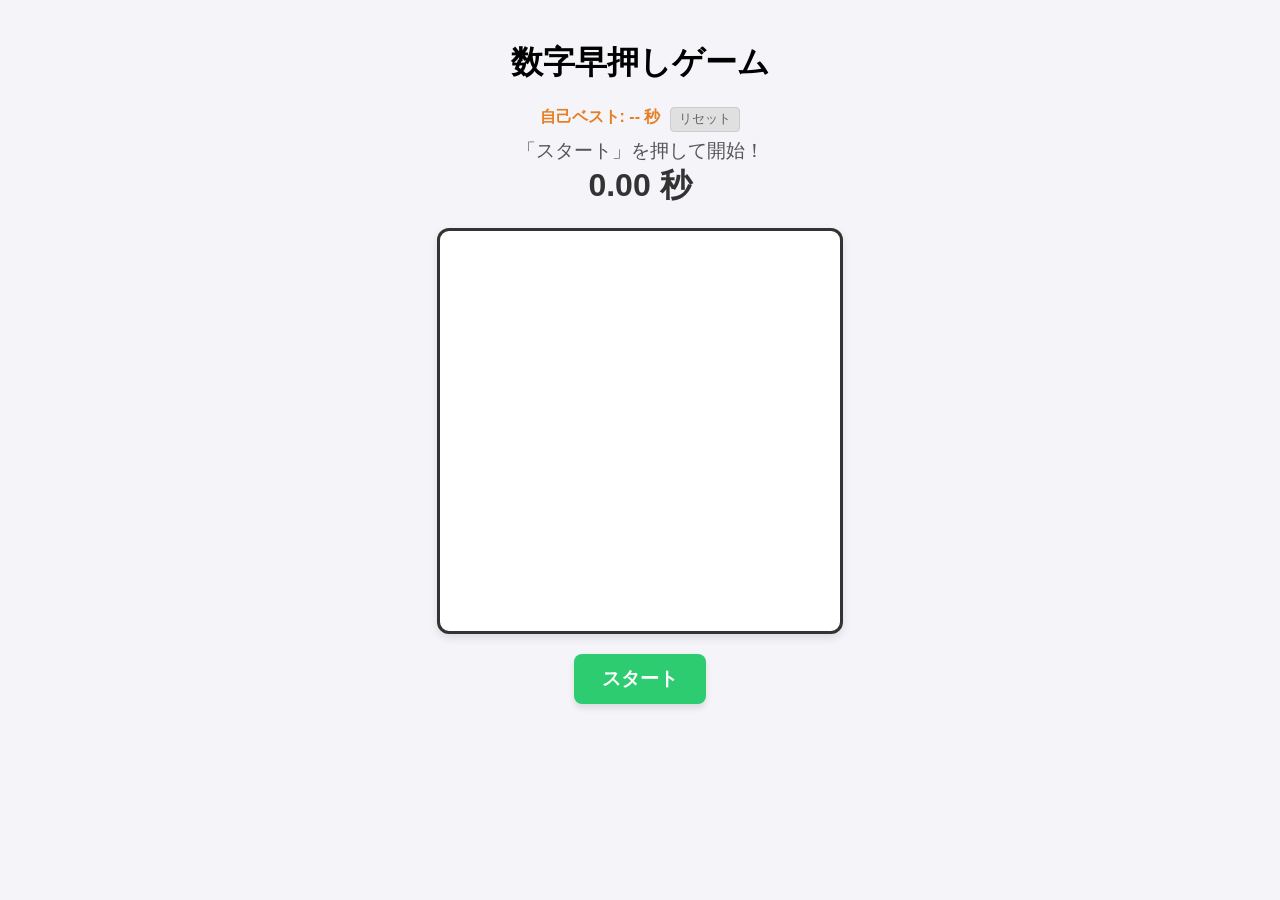
==== game04/index.html @ cefe53d9 "Add files via upload game04 commit" ====
<!DOCTYPE html>
<html lang="ja">
<head>
  <meta charset="UTF-8">
  <meta name="viewport" content="width=device-width, initial-scale=1.0">
  <title>数字早押しゲーム (1〜10)</title>
  <link rel="stylesheet" href="style.css">
</head>
<body>

  <h1>数字早押しゲーム</h1>
  
  <div id="info-panel">
    <div id="best-time-container">
      <span id="best-time">自己ベスト: -- 秒</span>
      <button id="reset-btn">リセット</button>
    </div>
    <div id="target-num">「スタート」を押して開始！</div>
    <div id="timer">0.00 秒</div>
  </div>

  <div id="game-area"></div>

  <button id="start-btn">スタート</button>

  <script src="script.js"></script>
</body>
</html>
---- game04/style.css ----
body {
  font-family: Arial, sans-serif;
  text-align: center;
  background-color: #f4f4f9;
  margin: 0;
  padding: 20px;
}

#info-panel {
  margin-bottom: 20px;
}

#best-time {
  font-size: 1rem;
  font-weight: bold;
  color: #e67e22;
  margin-bottom: 5px;
}

#timer {
  font-size: 2rem;
  font-weight: bold;
  color: #333;
}

#target-num {
  font-size: 1.2rem;
  color: #555;
}

/* ゲームのプレイ領域 */
#game-area {
  position: relative;
  width: 400px;
  height: 400px;
  margin: 0 auto;
  background-color: #ffffff;
  border: 3px solid #333;
  border-radius: 12px;
  overflow: hidden;
  box-shadow: 0 4px 10px rgba(0, 0, 0, 0.1);
}

/* 数字ボタン */
.num-btn {
  position: absolute;
  width: 60px;
  height: 60px;
  border-radius: 50%;
  background-color: #4a90e2;
  color: white;
  font-size: 1.5rem;
  font-weight: bold;
  border: none;
  cursor: pointer;
  user-select: none;
  box-shadow: 0 3px 6px rgba(0, 0, 0, 0.2);
  transition: transform 0.1s, background-color 0.2s;
}

.num-btn:active {
  transform: scale(0.95);
}

/* スタートボタン */
#start-btn {
  margin-top: 20px;
  padding: 12px 28px;
  font-size: 1.2rem;
  font-weight: bold;
  color: white;
  background-color: #2ecc71;
  border: none;
  border-radius: 8px;
  cursor: pointer;
  box-shadow: 0 4px 6px rgba(0, 0, 0, 0.1);
}

#start-btn:hover {
  background-color: #27ae60;
}

/* ミスタップ時の演出 */
.wrong {
  background-color: #e74c3c !important;
}

/* 自己ベスト表示エリアのレイアウト */
#best-time-container {
  display: flex;
  justify-content: center;
  align-items: center;
  gap: 10px;
  margin-bottom: 5px;
}

#best-time {
  font-size: 1rem;
  font-weight: bold;
  color: #e67e22;
}

/* リセットボタンのスタイル */
#reset-btn {
  padding: 3px 8px;
  font-size: 0.8rem;
  color: #666;
  background-color: #e0e0e0;
  border: 1px solid #ccc;
  border-radius: 4px;
  cursor: pointer;
  transition: background-color 0.2s, color 0.2s;
}

#reset-btn:hover {
  background-color: #d6d6d6;
  color: #333;
}
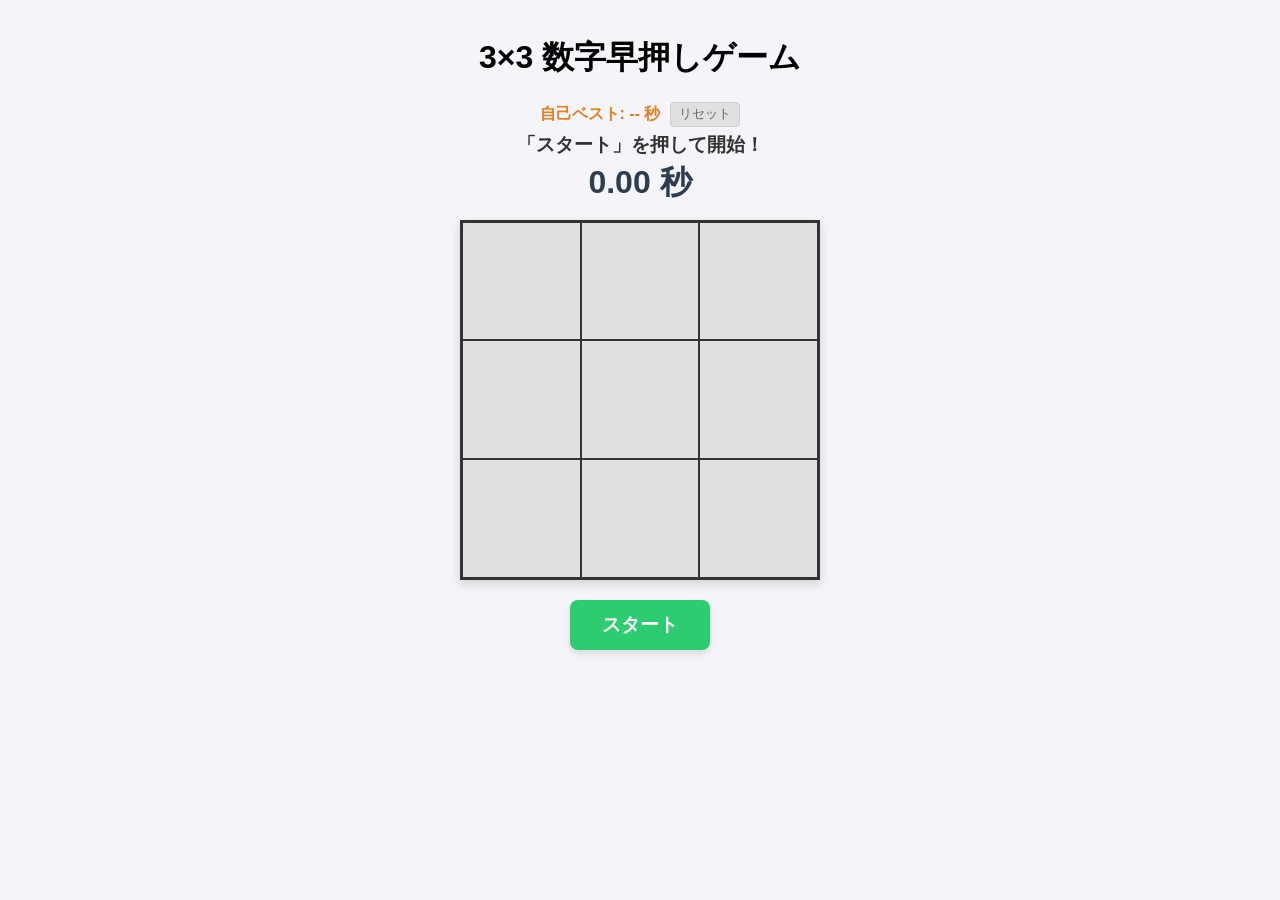
==== commit bc5891fd: "Add files via upload" ====
--- a/game04/index.html
+++ b/game04/index.html
@@ -3,12 +3,12 @@
 <head>
   <meta charset="UTF-8">
   <meta name="viewport" content="width=device-width, initial-scale=1.0">
-  <title>数字早押しゲーム (1〜10)</title>
+  <title>3×3 数字早押しゲーム</title>
   <link rel="stylesheet" href="style.css">
 </head>
 <body>
 
-  <h1>数字早押しゲーム</h1>
+  <h1>3×3 数字早押しゲーム</h1>
   
   <div id="info-panel">
     <div id="best-time-container">
@@ -19,7 +19,8 @@
     <div id="timer">0.00 秒</div>
   </div>
 
-  <div id="game-area"></div>
+  <!-- 3×3のグリッド盤面 -->
+  <div id="game-board"></div>
 
   <button id="start-btn">スタート</button>
 
--- a/game04/style.css
+++ b/game04/style.css
@@ -1,91 +1,20 @@
+* {
+  box-sizing: border-box;
+}
+
 body {
   font-family: Arial, sans-serif;
   text-align: center;
   background-color: #f4f4f9;
   margin: 0;
-  padding: 20px;
+  padding: 15px;
+  touch-action: manipulation; /* スマホでのダブルタップ拡大防止 */
 }
 
 #info-panel {
-  margin-bottom: 20px;
+  margin-bottom: 15px;
 }
 
-#best-time {
-  font-size: 1rem;
-  font-weight: bold;
-  color: #e67e22;
-  margin-bottom: 5px;
-}
-
-#timer {
-  font-size: 2rem;
-  font-weight: bold;
-  color: #333;
-}
-
-#target-num {
-  font-size: 1.2rem;
-  color: #555;
-}
-
-/* ゲームのプレイ領域 */
-#game-area {
-  position: relative;
-  width: 400px;
-  height: 400px;
-  margin: 0 auto;
-  background-color: #ffffff;
-  border: 3px solid #333;
-  border-radius: 12px;
-  overflow: hidden;
-  box-shadow: 0 4px 10px rgba(0, 0, 0, 0.1);
-}
-
-/* 数字ボタン */
-.num-btn {
-  position: absolute;
-  width: 60px;
-  height: 60px;
-  border-radius: 50%;
-  background-color: #4a90e2;
-  color: white;
-  font-size: 1.5rem;
-  font-weight: bold;
-  border: none;
-  cursor: pointer;
-  user-select: none;
-  box-shadow: 0 3px 6px rgba(0, 0, 0, 0.2);
-  transition: transform 0.1s, background-color 0.2s;
-}
-
-.num-btn:active {
-  transform: scale(0.95);
-}
-
-/* スタートボタン */
-#start-btn {
-  margin-top: 20px;
-  padding: 12px 28px;
-  font-size: 1.2rem;
-  font-weight: bold;
-  color: white;
-  background-color: #2ecc71;
-  border: none;
-  border-radius: 8px;
-  cursor: pointer;
-  box-shadow: 0 4px 6px rgba(0, 0, 0, 0.1);
-}
-
-#start-btn:hover {
-  background-color: #27ae60;
-}
-
-/* ミスタップ時の演出 */
-.wrong {
-  background-color: #e74c3c !important;
-}
-
-/* 自己ベスト表示エリアのレイアウト */
 #best-time-container {
   display: flex;
   justify-content: center;
@@ -100,7 +29,6 @@
   color: #e67e22;
 }
 
-/* リセットボタンのスタイル */
 #reset-btn {
   padding: 3px 8px;
   font-size: 0.8rem;
@@ -109,10 +37,83 @@
   border: 1px solid #ccc;
   border-radius: 4px;
   cursor: pointer;
-  transition: background-color 0.2s, color 0.2s;
 }
 
-#reset-btn:hover {
-  background-color: #d6d6d6;
+#target-num {
+  font-size: 1.2rem;
+  font-weight: bold;
   color: #333;
+  min-height: 1.5em;
+}
+
+#timer {
+  font-size: 2rem;
+  font-weight: bold;
+  color: #2c3e50;
+}
+
+/* 3×3 ゲーム盤面（レスポンシブ対応） */
+#game-board {
+  display: grid;
+  grid-template-columns: repeat(3, 1fr);
+  grid-template-rows: repeat(3, 1fr);
+  gap: 2px;
+  width: 100%;
+  max-width: 360px; /* PCでの最大幅 */
+  aspect-ratio: 1 / 1; /* 正方形を維持 */
+  margin: 0 auto;
+  border: 3px solid #333;
+  background-color: #333;
+  box-shadow: 0 4px 10px rgba(0,0,0,0.15);
+}
+
+/* 各セルボタン */
+.cell-btn {
+  width: 100%;
+  height: 100%;
+  border: none;
+  font-size: 2rem;
+  font-weight: bold;
+  color: #000;
+  cursor: pointer;
+  display: flex;
+  align-items: center;
+  justify-content: center;
+  user-select: none;
+  -webkit-tap-highlight-color: transparent;
+  transition: transform 0.05s;
+}
+
+.cell-btn:active {
+  transform: scale(0.96);
+}
+
+/* スタートボタン */
+#start-btn {
+  margin-top: 20px;
+  padding: 12px 32px;
+  font-size: 1.2rem;
+  font-weight: bold;
+  color: white;
+  background-color: #2ecc71;
+  border: none;
+  border-radius: 8px;
+  cursor: pointer;
+  box-shadow: 0 4px 6px rgba(0,0,0,0.1);
+}
+
+#start-btn:hover {
+  background-color: #27ae60;
+}
+
+/* ミスタップ時のアニメーション */
+.wrong {
+  animation: shake 0.2s ease-in-out;
+}
+
+@keyframes shake {
+  0% { transform: translateX(0); }
+  25% { transform: translateX(-5px); }
+  75% { transform: translateX(5px); }
+  100% { transform: translateX(0); }
 }
